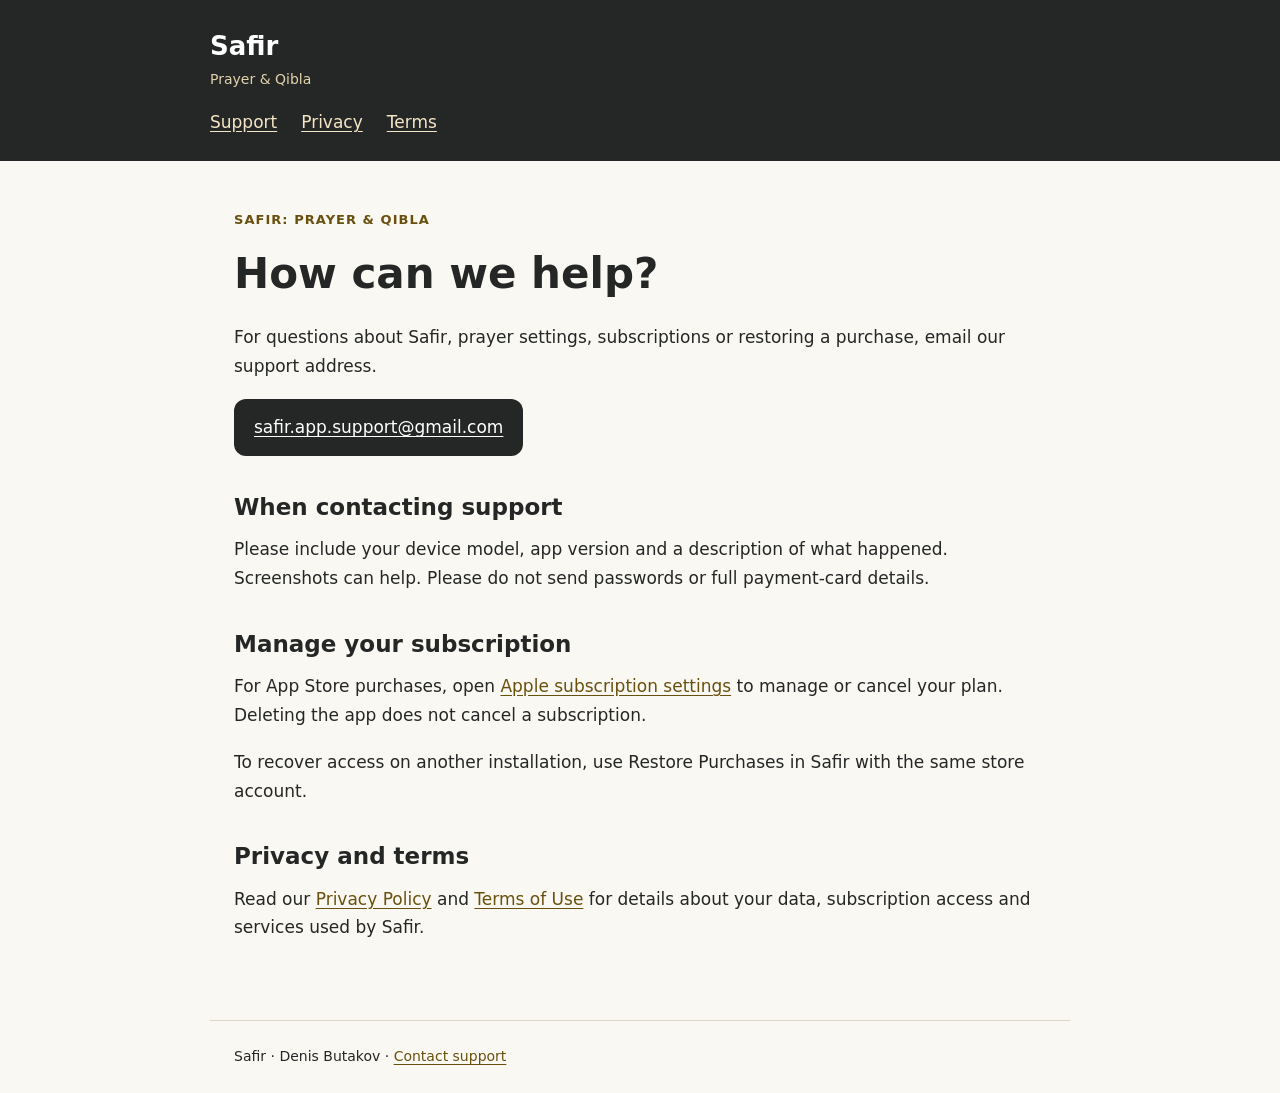
==== index.html @ b568d27b "Publish Safir support, privacy and terms pages" ====
<!doctype html>
<html lang="en">
<head>
<meta charset="utf-8">
<meta name="viewport" content="width=device-width, initial-scale=1">
<meta name="description" content="Support, privacy and terms for Safir: Prayer &amp; Qibla.">
<title>Support | Safir</title>
<link rel="stylesheet" href="style.css">
</head>
<body>
<header><a class="brand" href="index.html">Safir <span>Prayer &amp; Qibla</span></a>
<nav aria-label="Main navigation"><a href="index.html">Support</a><a href="privacy.html">Privacy</a><a href="terms.html">Terms</a></nav></header>
<main><p class="eyebrow">SAFIR: PRAYER &amp; QIBLA</p>
<h1>How can we help?</h1>
<p>For questions about Safir, prayer settings, subscriptions or restoring a purchase, email our support address.</p>
<p><a class="button" href="mailto:safir.app.support@gmail.com">safir.app.support@gmail.com</a></p>
<h2>When contacting support</h2>
<p>Please include your device model, app version and a description of what happened. Screenshots can help. Please do not send passwords or full payment-card details.</p>
<h2>Manage your subscription</h2>
<p>For App Store purchases, open <a href="https://apps.apple.com/account/subscriptions">Apple subscription settings</a> to manage or cancel your plan. Deleting the app does not cancel a subscription.</p>
<p>To recover access on another installation, use Restore Purchases in Safir with the same store account.</p>
<h2>Privacy and terms</h2>
<p>Read our <a href="privacy.html">Privacy Policy</a> and <a href="terms.html">Terms of Use</a> for details about your data, subscription access and services used by Safir.</p></main>
<footer>Safir · Denis Butakov · <a href="mailto:safir.app.support@gmail.com">Contact support</a></footer>
</body>
</html>
---- style.css ----
* { box-sizing: border-box; }
body { margin: 0; background: #faf8f2; color: #252727; font: 17px/1.7 system-ui, -apple-system, BlinkMacSystemFont, "Segoe UI", sans-serif; }
header { background: #252727; color: #fff; padding: 24px max(24px, calc((100vw - 860px)/2)); }
.brand { color: #fff; text-decoration: none; font-size: 26px; font-weight: 650; }
.brand span { display: block; font-size: 14px; font-weight: 400; color: #e3d2ab; }
nav { display: flex; flex-wrap: wrap; gap: 24px; margin-top: 16px; }
nav a { color: #f4e6c6; }
main { max-width: 860px; margin: 0 auto; padding: 48px 24px 60px; }
h1 { font-size: clamp(30px, 5vw, 42px); line-height: 1.2; margin: 0 0 24px; }
h2 { font-size: 23px; line-height: 1.35; margin: 36px 0 12px; }
p { margin: 0 0 18px; }
a { color: #69500e; text-underline-offset: 3px; overflow-wrap: anywhere; }
a:hover { text-decoration-thickness: 2px; }
a:focus-visible { outline: 3px solid #af861f; outline-offset: 5px; }
.button { display: inline-block; background: #252727; color: #fff; border-radius: 12px; padding: 14px 20px; max-width: 100%; }
.eyebrow { color: #69500e; font-size: 13px; letter-spacing: .08em; font-weight: 650; }
footer { max-width: 860px; margin: 0 auto; padding: 24px; border-top: 1px solid #ddd5c7; font-size: 14px; }
li { margin-bottom: 8px; }
@media (max-width: 480px) { main { padding-top: 32px; } .button { padding: 12px; font-size: 15px; } }
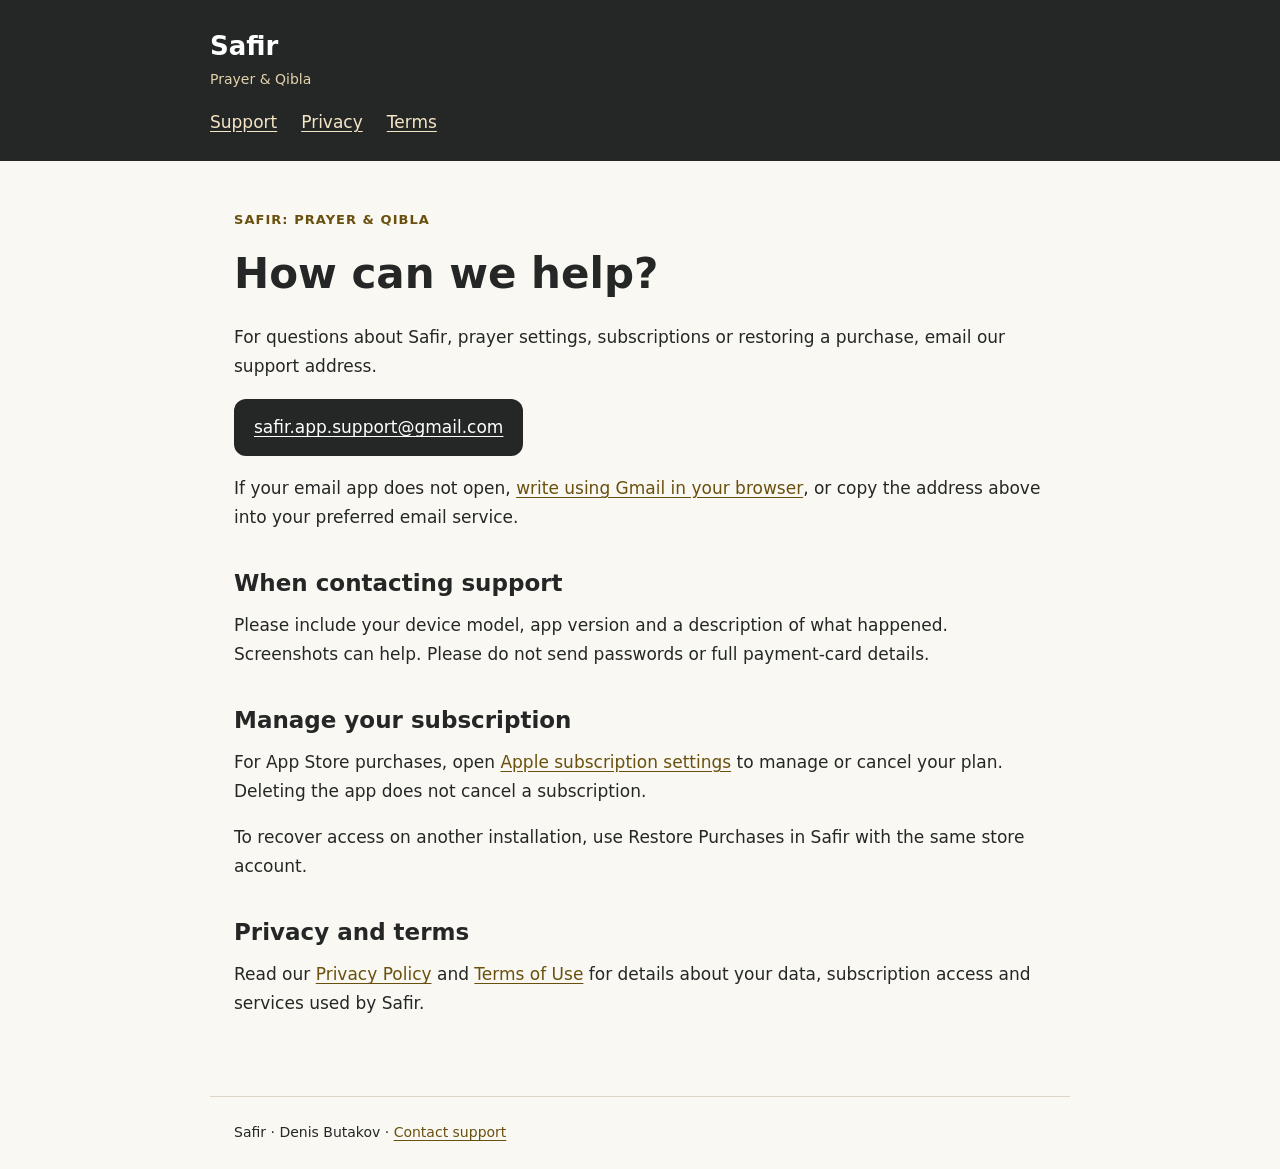
==== commit 45093968: "Add browser email fallback for support" ====
--- a/index.html
+++ b/index.html
@@ -14,6 +14,7 @@
 <h1>How can we help?</h1>
 <p>For questions about Safir, prayer settings, subscriptions or restoring a purchase, email our support address.</p>
 <p><a class="button" href="mailto:safir.app.support@gmail.com">safir.app.support@gmail.com</a></p>
+<p>If your email app does not open, <a href="https://mail.google.com/mail/?view=cm&amp;fs=1&amp;to=safir.app.support%40gmail.com&amp;su=Safir%20support">write using Gmail in your browser</a>, or copy the address above into your preferred email service.</p>
 <h2>When contacting support</h2>
 <p>Please include your device model, app version and a description of what happened. Screenshots can help. Please do not send passwords or full payment-card details.</p>
 <h2>Manage your subscription</h2>
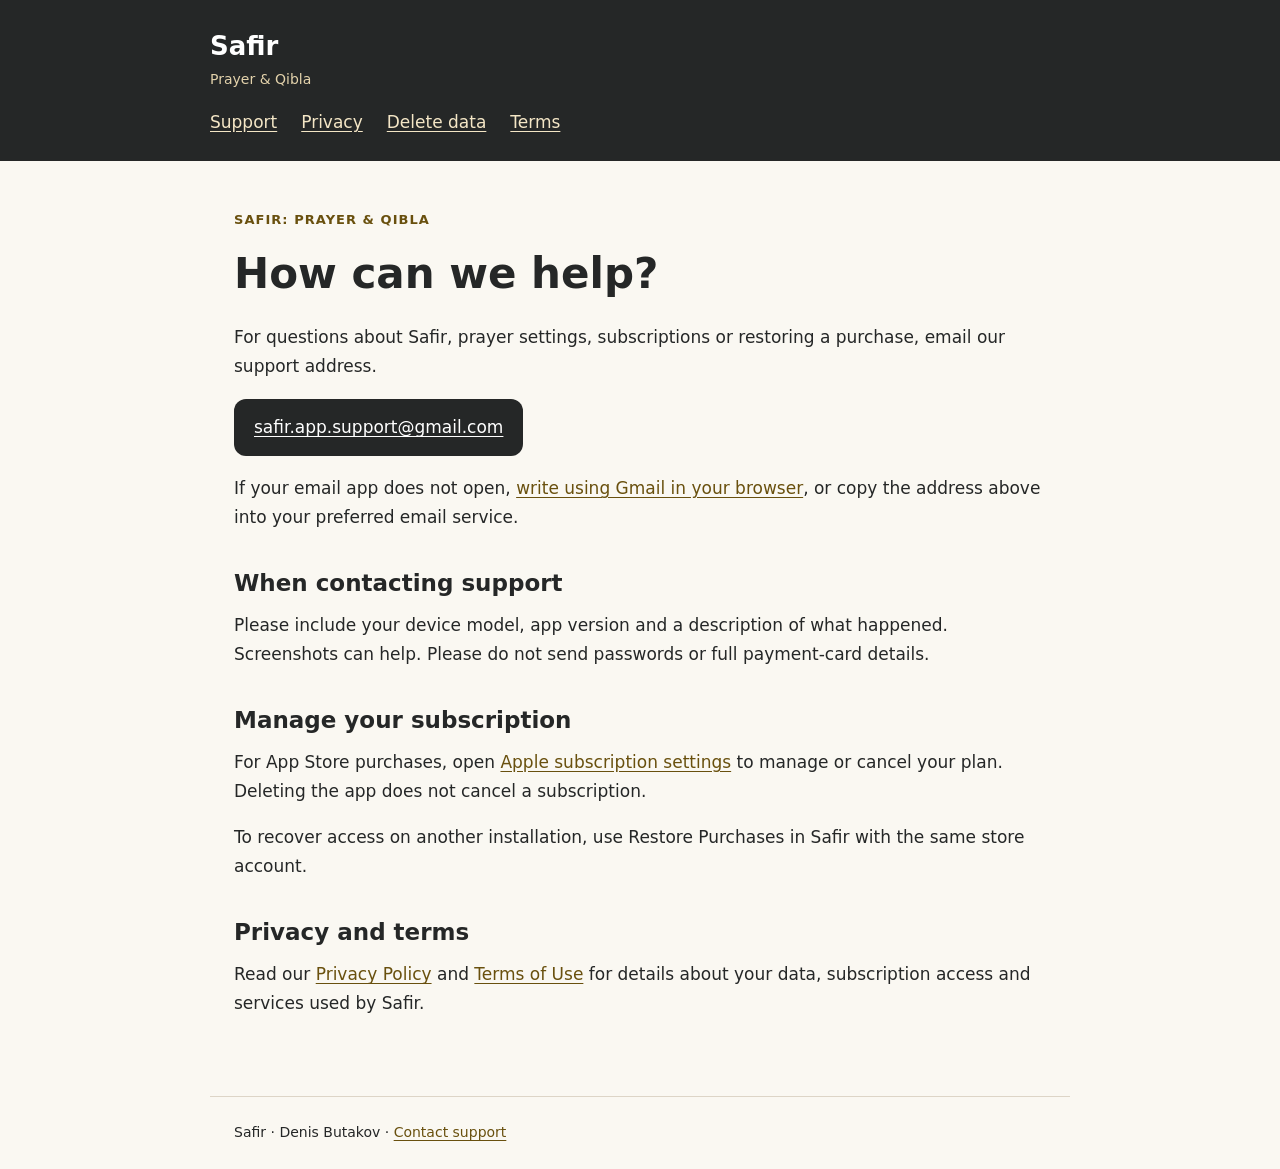
==== commit 83bf61b8: "Add Safir data deletion request page" ====
--- a/index.html
+++ b/index.html
@@ -9,7 +9,7 @@
 </head>
 <body>
 <header><a class="brand" href="index.html">Safir <span>Prayer &amp; Qibla</span></a>
-<nav aria-label="Main navigation"><a href="index.html">Support</a><a href="privacy.html">Privacy</a><a href="terms.html">Terms</a></nav></header>
+<nav aria-label="Main navigation"><a href="index.html">Support</a><a href="privacy.html">Privacy</a><a href="delete-data.html">Delete data</a><a href="terms.html">Terms</a></nav></header>
 <main><p class="eyebrow">SAFIR: PRAYER &amp; QIBLA</p>
 <h1>How can we help?</h1>
 <p>For questions about Safir, prayer settings, subscriptions or restoring a purchase, email our support address.</p>
